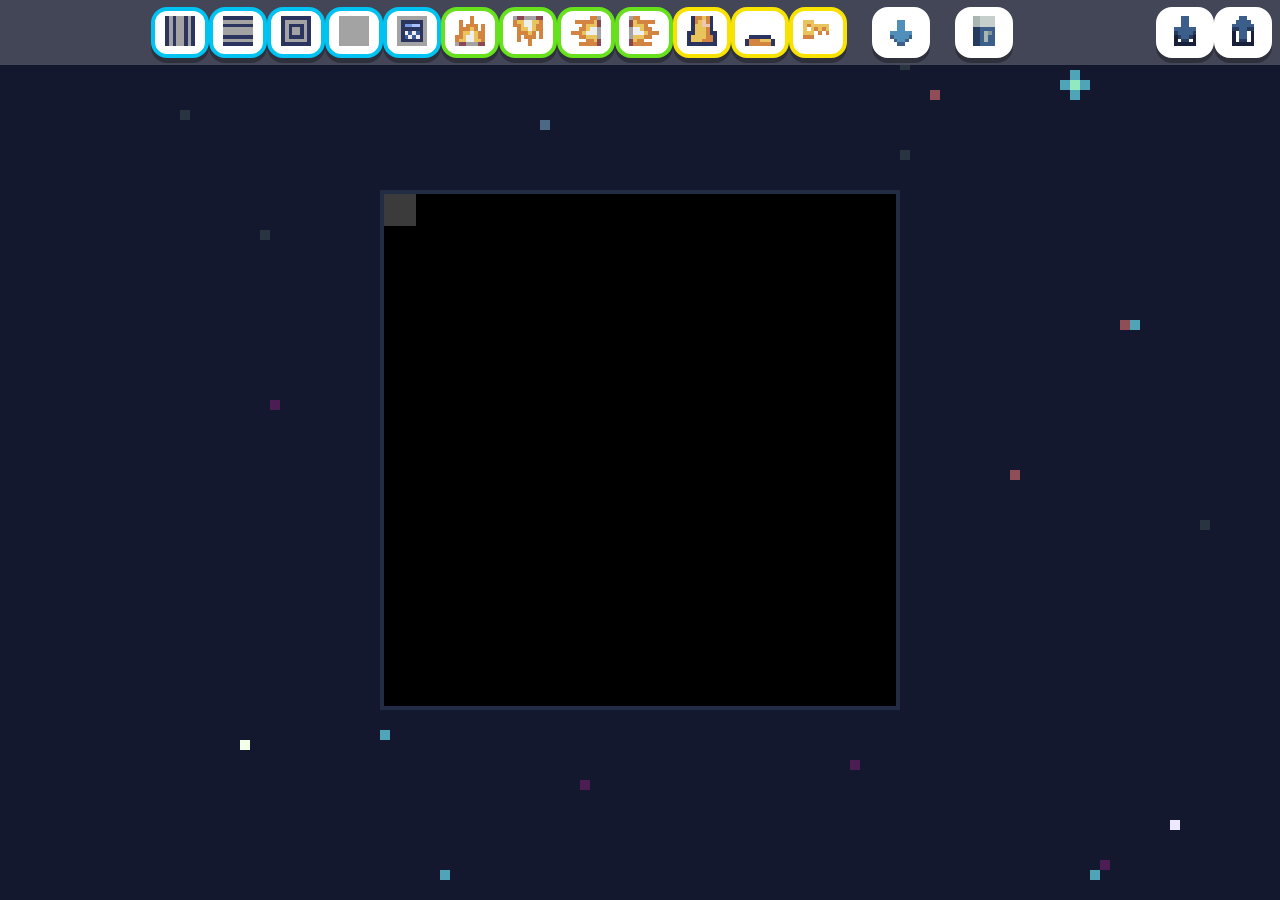
==== index.html @ f0bb2b29 "Add files via upload" ====
<!DOCTYPE html>
<html lang="en">

<head>
    <meta charset="UTF-8">
    <meta name="viewport" content="width=device-width, initial-scale=1.0">
    <link rel="shortcut icon" href="./img/menu/icon.png">
    <link rel="stylesheet" href="./css/style.css">
    <title>Cosmic Warpforge</title>
</head>

<body>
    <ul class="top-nav frosted">
        <button class="button right last" onclick="exportRoom()"><img src="./img/menu/export.png"></button>
        <button class="button right" onclick="importRoom()"><img src="./img/menu/import.png"></button>
        <div class="center">
            <button id="recent-1" class="button terrain" onclick="setObject('recent-0', 'recent-1')"><img src="./img/tiles/wall/top.png"></button>
            <button id="recent-2" class="button terrain" onclick="setObject('recent-1', 'recent-2')"><img src="./img/tiles/wall/bottom.png"></button>
            <button id="recent-3" class="button terrain" onclick="setObject('recent-2', 'recent-3')"><img src="./img/tiles/wall/connect.png"></button>
            <button id="recent-4" class="button terrain" onclick="setObject('recent-3', 'recent-4')"><img src="./img/tiles/wall/single.png"></button>
            <button id="recent-5" class="button terrain" onclick="setObject('recent-4', 'recent-5')"><img src="./img/tiles/decoration/1.png"></button>
            <button id="recent-6" class="button enemies" onclick="setObject('recent-5', 'recent-6')"><img src="./img/tiles/fire/up.png"></button>
            <button id="recent-7" class="button enemies" onclick="setObject('recent-6', 'recent-7')"><img src="./img/tiles/fire/down.png"></button>
            <button id="recent-8" class="button enemies" onclick="setObject('recent-7', 'recent-8')"><img src="./img/tiles/fire/left.png"></button>
            <button id="recent-9" class="button enemies" onclick="setObject('recent-8', 'recent-9')"><img src="./img/tiles/fire/right.png"></button>
            <button id="recent-10" class="button gizmos" onclick="setObject('recent-9', 'recent-10')"><img src="./img/tiles/object/yellow/door/top.png"></button>
            <button id="recent-11" class="button gizmos" onclick="setObject('recent-10', 'recent-11')"><img src="./img/tiles/object/yellow/button.png"></button>
            <button id="recent-12" class="button gizmos" onclick="setObject('recent-11', 'recent-12')"><img src="./img/tiles/object/yellow/key.png"></button>
            <div class="gap"></div>
            <button id="menuButton" class="button" onclick="toggleMenu()"><img src="./img/menu/down.png"></button>
            <div class="gap"></div>
            <button id="eraser" class="button" onclick="toggleEraser()"><img src="./img/menu/eraser.png"></button>
        </div>
    </ul>

    <div id="editor" class="editor"></div>

    <div id="menu" class="menu">
        <div class="menu-content frosted">
            <button id="wall-1" class="button terrain" onclick="setObject(4, 'recent-1')"><img src="./img/tiles/wall/top.png"></button>
            <button id="wall-2" class="button terrain" onclick="setObject(3, 'recent-1')"><img src="./img/tiles/wall/bottom.png"></button>
            <button id="wall-3" class="button terrain" onclick="setObject(2, 'recent-1')"><img src="./img/tiles/wall/connect.png"></button>
            <button id="wall-4" class="button terrain" onclick="setObject(1, 'recent-1')"><img src="./img/tiles/wall/single.png"></button>
            <button id="wall-5" class="button terrain" onclick="setObject(5, 'recent-1')"><img src="./img/tiles/decoration/1.png"></button>
            <button id="wall-6" class="button terrain" onclick="setObject(6, 'recent-1')"><img src="./img/tiles/decoration/2.png"></button>
            <button id="wall-7" class="button terrain" onclick="setObject(7, 'recent-1')"><img src="./img/tiles/decoration/3.png"></button>
            <button id="wall-8" class="button terrain" onclick="setObject(8, 'recent-1')"><img src="./img/tiles/decoration/4.png"></button>
            <button id="wall-9" class="button terrain" onclick="setObject(9, 'recent-1')"><img src="./img/tiles/decoration/5.png"></button>
            <button id="wall-10" class="button terrain" onclick="setObject(10, 'recent-1')"><img src="./img/tiles/decoration/6.png"></button>
            <button id="wall-11" class="button terrain" onclick="setObject(11, 'recent-1')"><img src="./img/tiles/decoration/7.png"></button>
            <button id="wall-12" class="button terrain" onclick="setObject(12, 'recent-1')"><img src="./img/tiles/decoration/8.png"></button>
            <hr>
            <button id="fire-1" class="button enemies" onclick="setObject(13, 'recent-1')"><img src="./img/tiles/fire/up.png"></button>
            <button id="fire-2" class="button enemies" onclick="setObject(14, 'recent-1')"><img src="./img/tiles/fire/down.png"></button>
            <button id="fire-3" class="button enemies" onclick="setObject(16, 'recent-1')"><img src="./img/tiles/fire/left.png"></button>
            <button id="fire-4" class="button enemies" onclick="setObject(15, 'recent-1')"><img src="./img/tiles/fire/right.png"></button>
            <hr>
            <button id="yellow-1" class="button gizmos" onclick="setObject(17, 'recent-1')"><img src="./img/tiles/object/yellow/door/top.png"></button>
            <button id="yellow-2" class="button gizmos" onclick="setObject(18, 'recent-1')"><img src="./img/tiles/object/yellow/button.png"></button>
            <button id="yellow-3" class="button gizmos" onclick="setObject(19, 'recent-1')"><img src="./img/tiles/object/yellow/key.png"></button>
            <hr>
            <button id="red-1" class="button gizmos" onclick="setObject(20, 'recent-1')"><img src="./img/tiles/object/red/door/top.png"></button>
            <button id="red-2" class="button gizmos" onclick="setObject(21, 'recent-1')"><img src="./img/tiles/object/red/button.png"></button>
            <button id="red-3" class="button gizmos" onclick="setObject(22, 'recent-1')"><img src="./img/tiles/object/red/key.png"></button>
            <hr>
            <button id="blue-1" class="button gizmos" onclick="setObject(23, 'recent-1')"><img src="./img/tiles/object/blue/door/top.png"></button>
            <button id="blue-2" class="button gizmos" onclick="setObject(24, 'recent-1')"><img src="./img/tiles/object/blue/button.png"></button>
            <button id="blue-3" class="button gizmos" onclick="setObject(25, 'recent-1')"><img src="./img/tiles/object/blue/key.png"></button>
        </div>
    </div>

    <audio id="music" class="hidden" src="./aud/background.mp3" autoplay loop></audio>

    <script src="./js/p5.min.js"></script>
    <script src="./js/script.js"></script>
</body>

</html>
---- css/style.css ----
@font-face {
    font-family: "pixel";
    src: url("../font/font.ttf") format("truetype");
}

body {
    margin: 0;
    font-family: "pixel";
    background-size: cover;
    image-rendering: pixelated;
    image-rendering: crisp-edges;
    background-image: url("../img/editor.png");
}

.frosted {
    backdrop-filter: blur(8px);
    background: rgba(255, 255, 255, 0.2);
}

.top-nav {
    top: 0;
    margin: 0;
    padding: 0;
    z-index: 1;
    width: 100%;
    padding: 7px;
    position: fixed;
    /* overflow: hidden; */
    list-style-type: none;
}

.top-nav li {
    float: left;
}

.top-nav li a {
    color: white;
    display: block;
    text-align: center;
    padding: 14px 16px;
    text-decoration: none;
}

.top-nav li a:hover:not(.active) {
    background-color: #111;
}

.top-nav .active {
    background-color: #04AA6D;
}

.editor {
    display: flex;
    height: 100vh;
    align-items: center;
    justify-content: center;
}

.editor canvas {
    border: solid 4px #232c45;
}

.center {
    display: flex;
    align-items: center;
    justify-content: center;
}

.button {
    border: none;
    border-radius: 1rem;
    border: solid 4px #ffffff;
    background-color: #ffffff;
    box-shadow: 0px 5px rgba(0, 0, 0, 0.3);
}

.button img {
    width: 40px;
    height: 40px;
    padding: 0.25rem;
}

.button:hover {
    border-color: #ac3435;
}

.terrain {
    border-color: #00c3f2;
}

.enemies {
    border-color: #66e11c;
}

.gizmos {
    border-color: #f8e300;
}

.selected {
    background-color: rgba(31, 26, 26, 0.5);
    border: solid 4px rgba(84, 77, 104, 0.5);
}

.gap {
    display: block;
    width: 25px;
}

.menu {
    top: 0;
    left: 0;
    width: 100%;
    height: 100%;
    display: none;
    position: fixed;
    background-color: rgba(0, 0, 0, 0.5);
}

.menu-content {
    width: 50%;
    padding: 20px;
    margin: 100px auto;
    border-radius: 5px;
    text-align: center;
}

.menu-content h2 {
    margin-top: 0;
}

.menu-content button {
    margin-top: 10px;
}

.full {
    width: 100%;
}

.left {
    float: left;
}

.right {
    float: right;
}

.last {
    margin-right: 15px
}

.hidden {
    display: none;
}

.dropdown {
    padding: 2.5px;
    position: relative;
    display: inline-block;
    background-color: #ffffff;
    border-top-left-radius: 1rem;
    border-top-right-radius: 1rem;
    border-bottom-left-radius: 1rem;
    border-bottom-right-radius: 1rem;
    box-shadow: 0px 5px rgba(0, 0, 0, 0.3);
}

.dropdown:hover {
    border-bottom-left-radius: 0rem;
    border-bottom-right-radius: 0rem;
}

.dropdown .select-selected {
    display: flex;
    cursor: pointer;
    border-radius: 1rem;
    align-items: center;
    border: solid 4px #ffffff;
}

.dropdown .select-items {
    left: 0;
    right: 0;
    top: 100%;
    z-index: 99;
    display: none;
    border-top: none;
    position: absolute;
    background-color: #ffffff;
}

.dropdown .select-items:last-child,
.dropdown .select-items div:last-child {
    border-bottom-left-radius: 1rem;
    border-bottom-right-radius: 1rem;
}

.dropdown .select-items.open {
    display: block;
}

.dropdown .select-items div {
    display: flex;
    cursor: pointer;
    align-items: center;
    border: solid 4px #ffffff;
}

.dropdown .select-items div:hover {
    border-color: #ac3435;
}

.dropdown .select-selected img,
.dropdown .select-items div img {
    width: 40px;
    height: 40px;
    margin: auto;
    padding: 0.25rem;
}

@media (max-width: 1360px) {
    .menu-content {
        width: 75%;
    }
}

@media (max-width: 1320px) {
    .button img,
    .dropdown .select-selected img,
    .dropdown .select-items div img {
        width: 30px;
        height: 30px;
    }
}

@media (max-width: 1100px) {
    .button img,
    .dropdown .select-selected img,
    .dropdown .select-items div img {
        width: 20px;
        height: 20px;
    }
}

@media (max-width: 930px) {
    #default-fire-1,
    #default-fire-2,
    #default-fire-3,
    #default-fire-4 {
        display: none;
    }
}

@media (max-width: 730px) {
    #default-wall-1,
    #default-wall-2,
    #default-wall-3,
    #default-wall-4 {
        display: none;
    }
}

@media (max-width: 520px) {
    .button img,
    .dropdown .select-selected img,
    .dropdown .select-items div img {
        width: 15px;
        height: 15px;
    }
}

@media (max-width: 460px) {
    .button img,
    .dropdown .select-selected img,
    .dropdown .select-items div img {
        width: 10px;
        height: 10px;
    }
}

@media (max-width: 400px) {
    .button {
        border: none;
    }
    .button img,
    .dropdown .select-selected img,
    .dropdown .select-items div img {
        padding: 0.25rem;
    }
}

@media (max-height: 1000px) {
    canvas {
        width: 512px!important;
        height: 512px!important;
    }
}

@media (max-height: 700px) {
    canvas {
        width: 384px!important;
        height: 384px!important;
    }
}

@media (max-height: 574px) {
    canvas {
        width: 256px!important;
        height: 256px!important;
    }
}

@media (max-width: 592px) {
    .gap {
        width: 10px;
    }
}

@media (max-width: 375px) {
    .gap {
        width: 5px;
    }
}
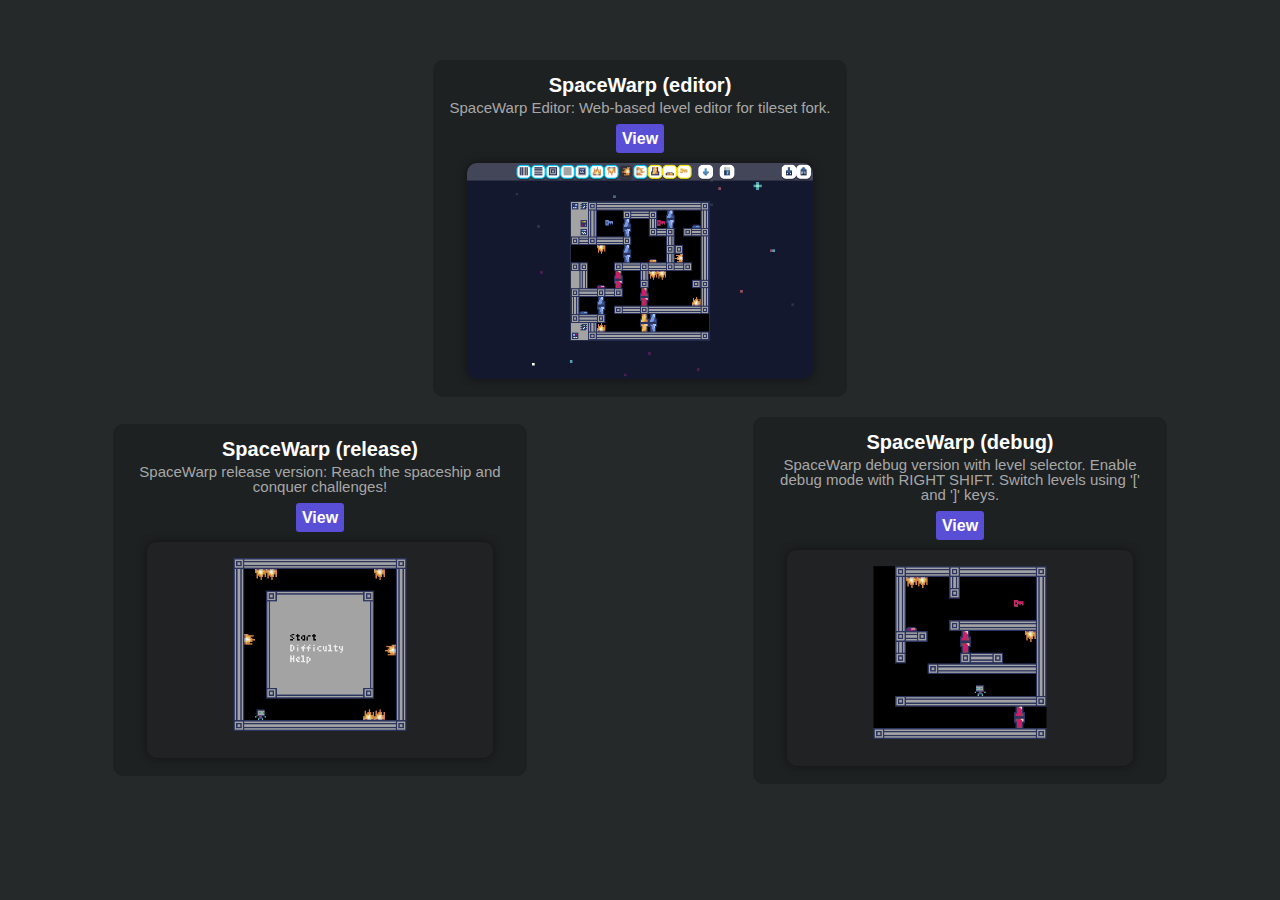
==== commit 35dc0fd3: "Add files via upload" ====
--- a/index.html
+++ b/index.html
@@ -1,78 +1,55 @@
 <!DOCTYPE html>
 <html lang="en">
+<head>
+	<meta charset="UTF-8">
+	<meta http-equiv="X-UA-Compatible" content="IE=edge">
+	<meta name="viewport" content="width=device-width, initial-scale=1.0">
+	<link rel="icon" type="image/png" href="./img/icon.png">
+	<link rel="stylesheet" href="./css/reset.css">
+	<link rel="stylesheet" href="./css/style.css">
+	<title>SpaceWarp</title>
+</head>
+<body>
 
-<head>
-    <meta charset="UTF-8">
-    <meta name="viewport" content="width=device-width, initial-scale=1.0">
-    <link rel="shortcut icon" href="./img/menu/icon.png">
-    <link rel="stylesheet" href="./css/style.css">
-    <title>Cosmic Warpforge</title>
-</head>
+	<div>
+		<div class="container">
 
-<body>
-    <ul class="top-nav frosted">
-        <button class="button right last" onclick="exportRoom()"><img src="./img/menu/export.png"></button>
-        <button class="button right" onclick="importRoom()"><img src="./img/menu/import.png"></button>
-        <div class="center">
-            <button id="recent-1" class="button terrain" onclick="setObject('recent-0', 'recent-1')"><img src="./img/tiles/wall/top.png"></button>
-            <button id="recent-2" class="button terrain" onclick="setObject('recent-1', 'recent-2')"><img src="./img/tiles/wall/bottom.png"></button>
-            <button id="recent-3" class="button terrain" onclick="setObject('recent-2', 'recent-3')"><img src="./img/tiles/wall/connect.png"></button>
-            <button id="recent-4" class="button terrain" onclick="setObject('recent-3', 'recent-4')"><img src="./img/tiles/wall/single.png"></button>
-            <button id="recent-5" class="button terrain" onclick="setObject('recent-4', 'recent-5')"><img src="./img/tiles/decoration/1.png"></button>
-            <button id="recent-6" class="button enemies" onclick="setObject('recent-5', 'recent-6')"><img src="./img/tiles/fire/up.png"></button>
-            <button id="recent-7" class="button enemies" onclick="setObject('recent-6', 'recent-7')"><img src="./img/tiles/fire/down.png"></button>
-            <button id="recent-8" class="button enemies" onclick="setObject('recent-7', 'recent-8')"><img src="./img/tiles/fire/left.png"></button>
-            <button id="recent-9" class="button enemies" onclick="setObject('recent-8', 'recent-9')"><img src="./img/tiles/fire/right.png"></button>
-            <button id="recent-10" class="button gizmos" onclick="setObject('recent-9', 'recent-10')"><img src="./img/tiles/object/yellow/door/top.png"></button>
-            <button id="recent-11" class="button gizmos" onclick="setObject('recent-10', 'recent-11')"><img src="./img/tiles/object/yellow/button.png"></button>
-            <button id="recent-12" class="button gizmos" onclick="setObject('recent-11', 'recent-12')"><img src="./img/tiles/object/yellow/key.png"></button>
-            <div class="gap"></div>
-            <button id="menuButton" class="button" onclick="toggleMenu()"><img src="./img/menu/down.png"></button>
-            <div class="gap"></div>
-            <button id="eraser" class="button" onclick="toggleEraser()"><img src="./img/menu/eraser.png"></button>
-        </div>
-    </ul>
+            <div class="grid">
+                <div class="box background rounded">
+                    <h1 class="box-title">SpaceWarp (editor)</h1>
+                    <p class="box-description">SpaceWarp Editor: Web-based level editor for tileset fork.</p>
+                    <br>
+                    <a class="button" href="./editor/">View</a>
+                    <br>
+                    <br>
+                    <img class="rounded shadow" src="./img/editor.png" width="90%" height="90%">
+                </div>
+			</div>
 
-    <div id="editor" class="editor"></div>
+            <div class="grid">
+                <div class="box background rounded">
+                    <h1 class="box-title">SpaceWarp (release)</h1>
+                    <p class="box-description">SpaceWarp release version: Reach the spaceship and conquer challenges!</p>
+                    <br>
+                    <a class="button" href="./release/">View</a>
+                    <br>
+                    <br>
+                    <img class="rounded shadow" src="./img/release.png" width="90%" height="90%">
+                </div>
 
-    <div id="menu" class="menu">
-        <div class="menu-content frosted">
-            <button id="wall-1" class="button terrain" onclick="setObject(4, 'recent-1')"><img src="./img/tiles/wall/top.png"></button>
-            <button id="wall-2" class="button terrain" onclick="setObject(3, 'recent-1')"><img src="./img/tiles/wall/bottom.png"></button>
-            <button id="wall-3" class="button terrain" onclick="setObject(2, 'recent-1')"><img src="./img/tiles/wall/connect.png"></button>
-            <button id="wall-4" class="button terrain" onclick="setObject(1, 'recent-1')"><img src="./img/tiles/wall/single.png"></button>
-            <button id="wall-5" class="button terrain" onclick="setObject(5, 'recent-1')"><img src="./img/tiles/decoration/1.png"></button>
-            <button id="wall-6" class="button terrain" onclick="setObject(6, 'recent-1')"><img src="./img/tiles/decoration/2.png"></button>
-            <button id="wall-7" class="button terrain" onclick="setObject(7, 'recent-1')"><img src="./img/tiles/decoration/3.png"></button>
-            <button id="wall-8" class="button terrain" onclick="setObject(8, 'recent-1')"><img src="./img/tiles/decoration/4.png"></button>
-            <button id="wall-9" class="button terrain" onclick="setObject(9, 'recent-1')"><img src="./img/tiles/decoration/5.png"></button>
-            <button id="wall-10" class="button terrain" onclick="setObject(10, 'recent-1')"><img src="./img/tiles/decoration/6.png"></button>
-            <button id="wall-11" class="button terrain" onclick="setObject(11, 'recent-1')"><img src="./img/tiles/decoration/7.png"></button>
-            <button id="wall-12" class="button terrain" onclick="setObject(12, 'recent-1')"><img src="./img/tiles/decoration/8.png"></button>
-            <hr>
-            <button id="fire-1" class="button enemies" onclick="setObject(13, 'recent-1')"><img src="./img/tiles/fire/up.png"></button>
-            <button id="fire-2" class="button enemies" onclick="setObject(14, 'recent-1')"><img src="./img/tiles/fire/down.png"></button>
-            <button id="fire-3" class="button enemies" onclick="setObject(16, 'recent-1')"><img src="./img/tiles/fire/left.png"></button>
-            <button id="fire-4" class="button enemies" onclick="setObject(15, 'recent-1')"><img src="./img/tiles/fire/right.png"></button>
-            <hr>
-            <button id="yellow-1" class="button gizmos" onclick="setObject(17, 'recent-1')"><img src="./img/tiles/object/yellow/door/top.png"></button>
-            <button id="yellow-2" class="button gizmos" onclick="setObject(18, 'recent-1')"><img src="./img/tiles/object/yellow/button.png"></button>
-            <button id="yellow-3" class="button gizmos" onclick="setObject(19, 'recent-1')"><img src="./img/tiles/object/yellow/key.png"></button>
-            <hr>
-            <button id="red-1" class="button gizmos" onclick="setObject(20, 'recent-1')"><img src="./img/tiles/object/red/door/top.png"></button>
-            <button id="red-2" class="button gizmos" onclick="setObject(21, 'recent-1')"><img src="./img/tiles/object/red/button.png"></button>
-            <button id="red-3" class="button gizmos" onclick="setObject(22, 'recent-1')"><img src="./img/tiles/object/red/key.png"></button>
-            <hr>
-            <button id="blue-1" class="button gizmos" onclick="setObject(23, 'recent-1')"><img src="./img/tiles/object/blue/door/top.png"></button>
-            <button id="blue-2" class="button gizmos" onclick="setObject(24, 'recent-1')"><img src="./img/tiles/object/blue/button.png"></button>
-            <button id="blue-3" class="button gizmos" onclick="setObject(25, 'recent-1')"><img src="./img/tiles/object/blue/key.png"></button>
-        </div>
-    </div>
+                <div class="box background rounded">
+                    <h1 class="box-title">SpaceWarp (debug)</h1>
+                    <p class="box-description">SpaceWarp debug version with level selector. Enable debug mode with RIGHT SHIFT. Switch levels using '[' and ']' keys.</p>
+                    <br>
+                    <a class="button" href="./debug/">View</a>
+                    <br>
+                    <br>
+                    <img class="rounded shadow" src="./img/debug.png" width="90%" height="90%">
+                </div>
+			</div>
 
-    <audio id="music" class="hidden" src="./aud/background.mp3" autoplay loop></audio>
+		</div>
+	</div>
 
-    <script src="./js/p5.min.js"></script>
-    <script src="./js/script.js"></script>
 </body>
-
-</html>
+</html>--- a/css/style.css
+++ b/css/style.css
@@ -1,322 +1,126 @@
-@font-face {
-    font-family: "pixel";
-    src: url("../font/font.ttf") format("truetype");
+body {
+    background-color: #26292a;
+    margin-bottom: 50px;
+    margin-top: 50px;
 }
 
-body {
-    margin: 0;
-    font-family: "pixel";
-    background-size: cover;
-    image-rendering: pixelated;
-    image-rendering: crisp-edges;
-    background-image: url("../img/editor.png");
-}
-
-.frosted {
-    backdrop-filter: blur(8px);
-    background: rgba(255, 255, 255, 0.2);
-}
-
-.top-nav {
-    top: 0;
-    margin: 0;
-    padding: 0;
-    z-index: 1;
-    width: 100%;
-    padding: 7px;
-    position: fixed;
-    /* overflow: hidden; */
-    list-style-type: none;
-}
-
-.top-nav li {
-    float: left;
-}
-
-.top-nav li a {
-    color: white;
-    display: block;
-    text-align: center;
-    padding: 14px 16px;
-    text-decoration: none;
-}
-
-.top-nav li a:hover:not(.active) {
-    background-color: #111;
-}
-
-.top-nav .active {
-    background-color: #04AA6D;
-}
-
-.editor {
-    display: flex;
-    height: 100vh;
-    align-items: center;
-    justify-content: center;
-}
-
-.editor canvas {
-    border: solid 4px #232c45;
+.disabled {
+    display: none;
 }
 
 .center {
+    background-color: #26292a;
+    justify-content: center;
+    align-items: center;
+	position: fixed;
     display: flex;
-    align-items: center;
+	bottom: 0;
+	right: 0;
+	left: 0;
+	top: 0;
+}
+
+.loading-box {
+    border: 5px solid #ffffff;
+    border-radius: 5px;
+    width: 425px;
+    height: 25px;
+}
+
+.center.disabled {
+    transition: all 1s;
+	transform: translateX(101%);
+}
+
+.loading-bar {
+    background-color: #ffffffff;
+    animation: loading 1.5s;
     justify-content: center;
+    display: flex;
+    height: 100%;
+    width: 100%;
+}
+
+@keyframes loading {
+    0% { width: 0%; }
+	5% { width: 2%; }
+	7% { width: 10%; }
+	10% { width: 20%; }
+	25% { width: 25%; }
+	50% { width: 50%; }
+	60% { width: 70%; }
+	80% { width: 75%; }
+	100% { width: 100%; }
+}
+
+.container {
+    font-family: Arial, Helvetica, sans-serif;
+    justify-content: center;
+    margin-right: auto;
+    margin-left: auto;
+    color: #ffffff;
 }
 
 .button {
-    border: none;
-    border-radius: 1rem;
-    border: solid 4px #ffffff;
-    background-color: #ffffff;
-    box-shadow: 0px 5px rgba(0, 0, 0, 0.3);
-}
-
-.button img {
-    width: 40px;
-    height: 40px;
-    padding: 0.25rem;
+    background-color: #594ed6;
+    text-decoration: none;
+    font-weight: bolder;
+    border-radius: 3px;
+    color: #ffffff;
+    padding: 6px;
 }
 
 .button:hover {
-    border-color: #ac3435;
+    filter: brightness(75%);
 }
 
-.terrain {
-    border-color: #00c3f2;
+.grid {
+    grid-template-columns: repeat(auto-fit, minmax(200px, 1fr));
+    grid-auto-rows: minmax(100px, auto);
+    justify-items: center;
+    align-items: center;
+    display: grid;
 }
 
-.enemies {
-    border-color: #66e11c;
+.box {
+    text-align: center;
+    padding: 10px;
+    margin: 10px;
+    width: 30vw;
 }
 
-.gizmos {
-    border-color: #f8e300;
-}
-
-.selected {
-    background-color: rgba(31, 26, 26, 0.5);
-    border: solid 4px rgba(84, 77, 104, 0.5);
-}
-
-.gap {
-    display: block;
-    width: 25px;
-}
-
-.menu {
-    top: 0;
-    left: 0;
-    width: 100%;
-    height: 100%;
-    display: none;
-    position: fixed;
-    background-color: rgba(0, 0, 0, 0.5);
-}
-
-.menu-content {
-    width: 50%;
-    padding: 20px;
-    margin: 100px auto;
-    border-radius: 5px;
-    text-align: center;
-}
-
-.menu-content h2 {
-    margin-top: 0;
-}
-
-.menu-content button {
-    margin-top: 10px;
-}
-
-.full {
-    width: 100%;
-}
-
-.left {
-    float: left;
-}
-
-.right {
-    float: right;
-}
-
-.last {
-    margin-right: 15px
-}
-
-.hidden {
-    display: none;
-}
-
-.dropdown {
-    padding: 2.5px;
-    position: relative;
-    display: inline-block;
-    background-color: #ffffff;
-    border-top-left-radius: 1rem;
-    border-top-right-radius: 1rem;
-    border-bottom-left-radius: 1rem;
-    border-bottom-right-radius: 1rem;
-    box-shadow: 0px 5px rgba(0, 0, 0, 0.3);
-}
-
-.dropdown:hover {
-    border-bottom-left-radius: 0rem;
-    border-bottom-right-radius: 0rem;
-}
-
-.dropdown .select-selected {
-    display: flex;
-    cursor: pointer;
-    border-radius: 1rem;
-    align-items: center;
-    border: solid 4px #ffffff;
-}
-
-.dropdown .select-items {
-    left: 0;
-    right: 0;
-    top: 100%;
-    z-index: 99;
-    display: none;
-    border-top: none;
-    position: absolute;
-    background-color: #ffffff;
-}
-
-.dropdown .select-items:last-child,
-.dropdown .select-items div:last-child {
-    border-bottom-left-radius: 1rem;
-    border-bottom-right-radius: 1rem;
-}
-
-.dropdown .select-items.open {
-    display: block;
-}
-
-.dropdown .select-items div {
-    display: flex;
-    cursor: pointer;
-    align-items: center;
-    border: solid 4px #ffffff;
-}
-
-.dropdown .select-items div:hover {
-    border-color: #ac3435;
-}
-
-.dropdown .select-selected img,
-.dropdown .select-items div img {
-    width: 40px;
-    height: 40px;
-    margin: auto;
-    padding: 0.25rem;
-}
-
-@media (max-width: 1360px) {
-    .menu-content {
-        width: 75%;
+@media (max-width: 500px){
+    .box {
+        width: auto;
     }
 }
 
-@media (max-width: 1320px) {
-    .button img,
-    .dropdown .select-selected img,
-    .dropdown .select-items div img {
-        width: 30px;
-        height: 30px;
-    }
+.box-title {
+    margin-bottom: 5px;
+    font-weight: bold;
+    font-size: 20px;
 }
 
-@media (max-width: 1100px) {
-    .button img,
-    .dropdown .select-selected img,
-    .dropdown .select-items div img {
-        width: 20px;
-        height: 20px;
-    }
+.box-description {
+    color: #cccccccc;
+    font-size: 15px;
 }
 
-@media (max-width: 930px) {
-    #default-fire-1,
-    #default-fire-2,
-    #default-fire-3,
-    #default-fire-4 {
-        display: none;
-    }
+.rounded {
+    border-radius: 10px;
 }
 
-@media (max-width: 730px) {
-    #default-wall-1,
-    #default-wall-2,
-    #default-wall-3,
-    #default-wall-4 {
-        display: none;
-    }
+.background {
+    background-color: #1e2122;
+    padding: 15px;
 }
 
-@media (max-width: 520px) {
-    .button img,
-    .dropdown .select-selected img,
-    .dropdown .select-items div img {
-        width: 15px;
-        height: 15px;
-    }
+.shadow {
+    box-shadow: 0 0 10px rgba(0, 0, 0, 0.5);
 }
 
-@media (max-width: 460px) {
-    .button img,
-    .dropdown .select-selected img,
-    .dropdown .select-items div img {
-        width: 10px;
-        height: 10px;
-    }
-}
-
-@media (max-width: 400px) {
-    .button {
-        border: none;
-    }
-    .button img,
-    .dropdown .select-selected img,
-    .dropdown .select-items div img {
-        padding: 0.25rem;
-    }
-}
-
-@media (max-height: 1000px) {
-    canvas {
-        width: 512px!important;
-        height: 512px!important;
-    }
-}
-
-@media (max-height: 700px) {
-    canvas {
-        width: 384px!important;
-        height: 384px!important;
-    }
-}
-
-@media (max-height: 574px) {
-    canvas {
-        width: 256px!important;
-        height: 256px!important;
-    }
-}
-
-@media (max-width: 592px) {
-    .gap {
-        width: 10px;
-    }
-}
-
-@media (max-width: 375px) {
-    .gap {
-        width: 5px;
-    }
+.h1 {
+    text-decoration: underline;
+    text-align: center;
+    font-size: 35px;
 }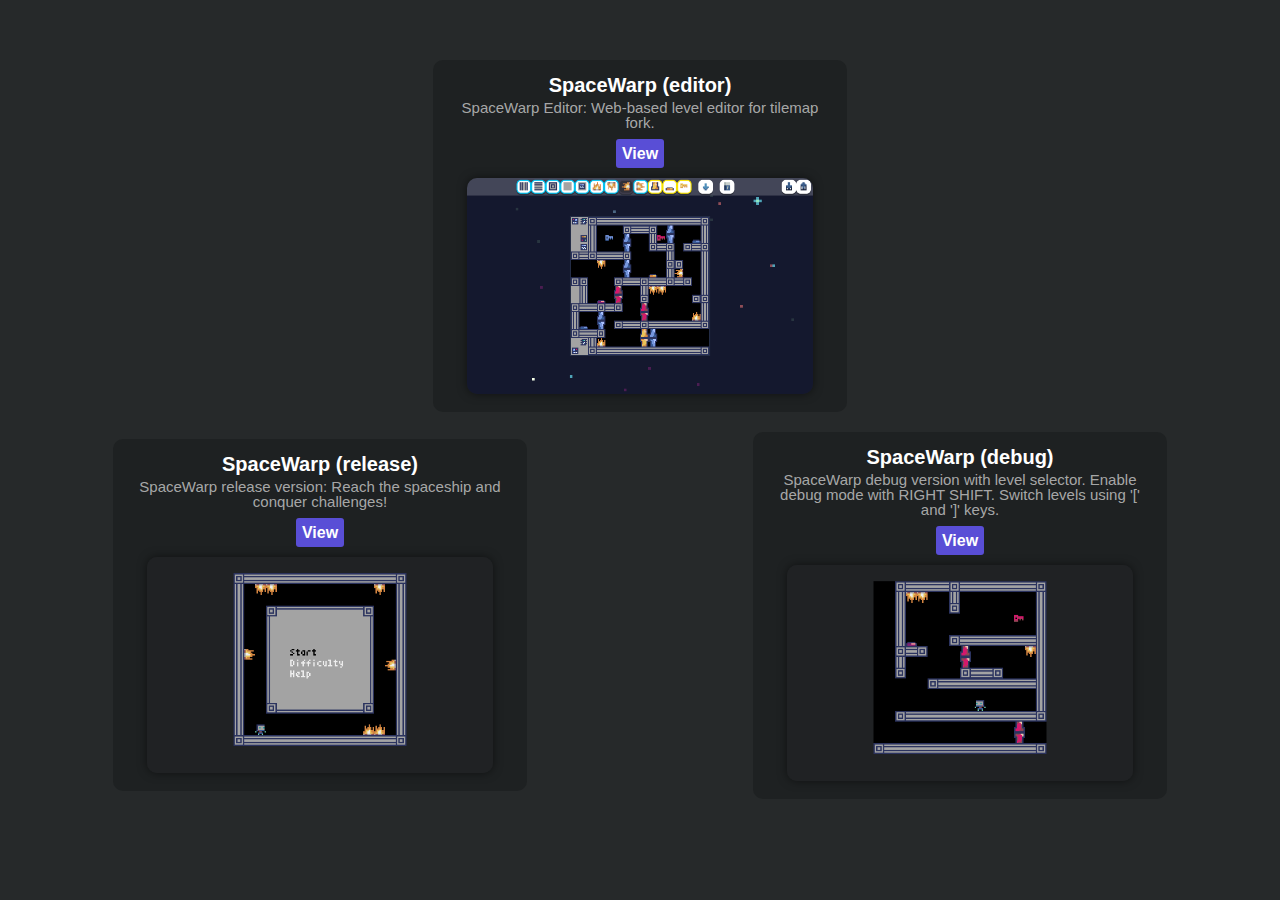
==== commit ce3f1d91: "Update index.html" ====
--- a/index.html
+++ b/index.html
@@ -17,7 +17,7 @@
             <div class="grid">
                 <div class="box background rounded">
                     <h1 class="box-title">SpaceWarp (editor)</h1>
-                    <p class="box-description">SpaceWarp Editor: Web-based level editor for tileset fork.</p>
+                    <p class="box-description">SpaceWarp Editor: Web-based level editor for tilemap fork.</p>
                     <br>
                     <a class="button" href="./editor/">View</a>
                     <br>
@@ -52,4 +52,4 @@
 	</div>
 
 </body>
-</html>+</html>
